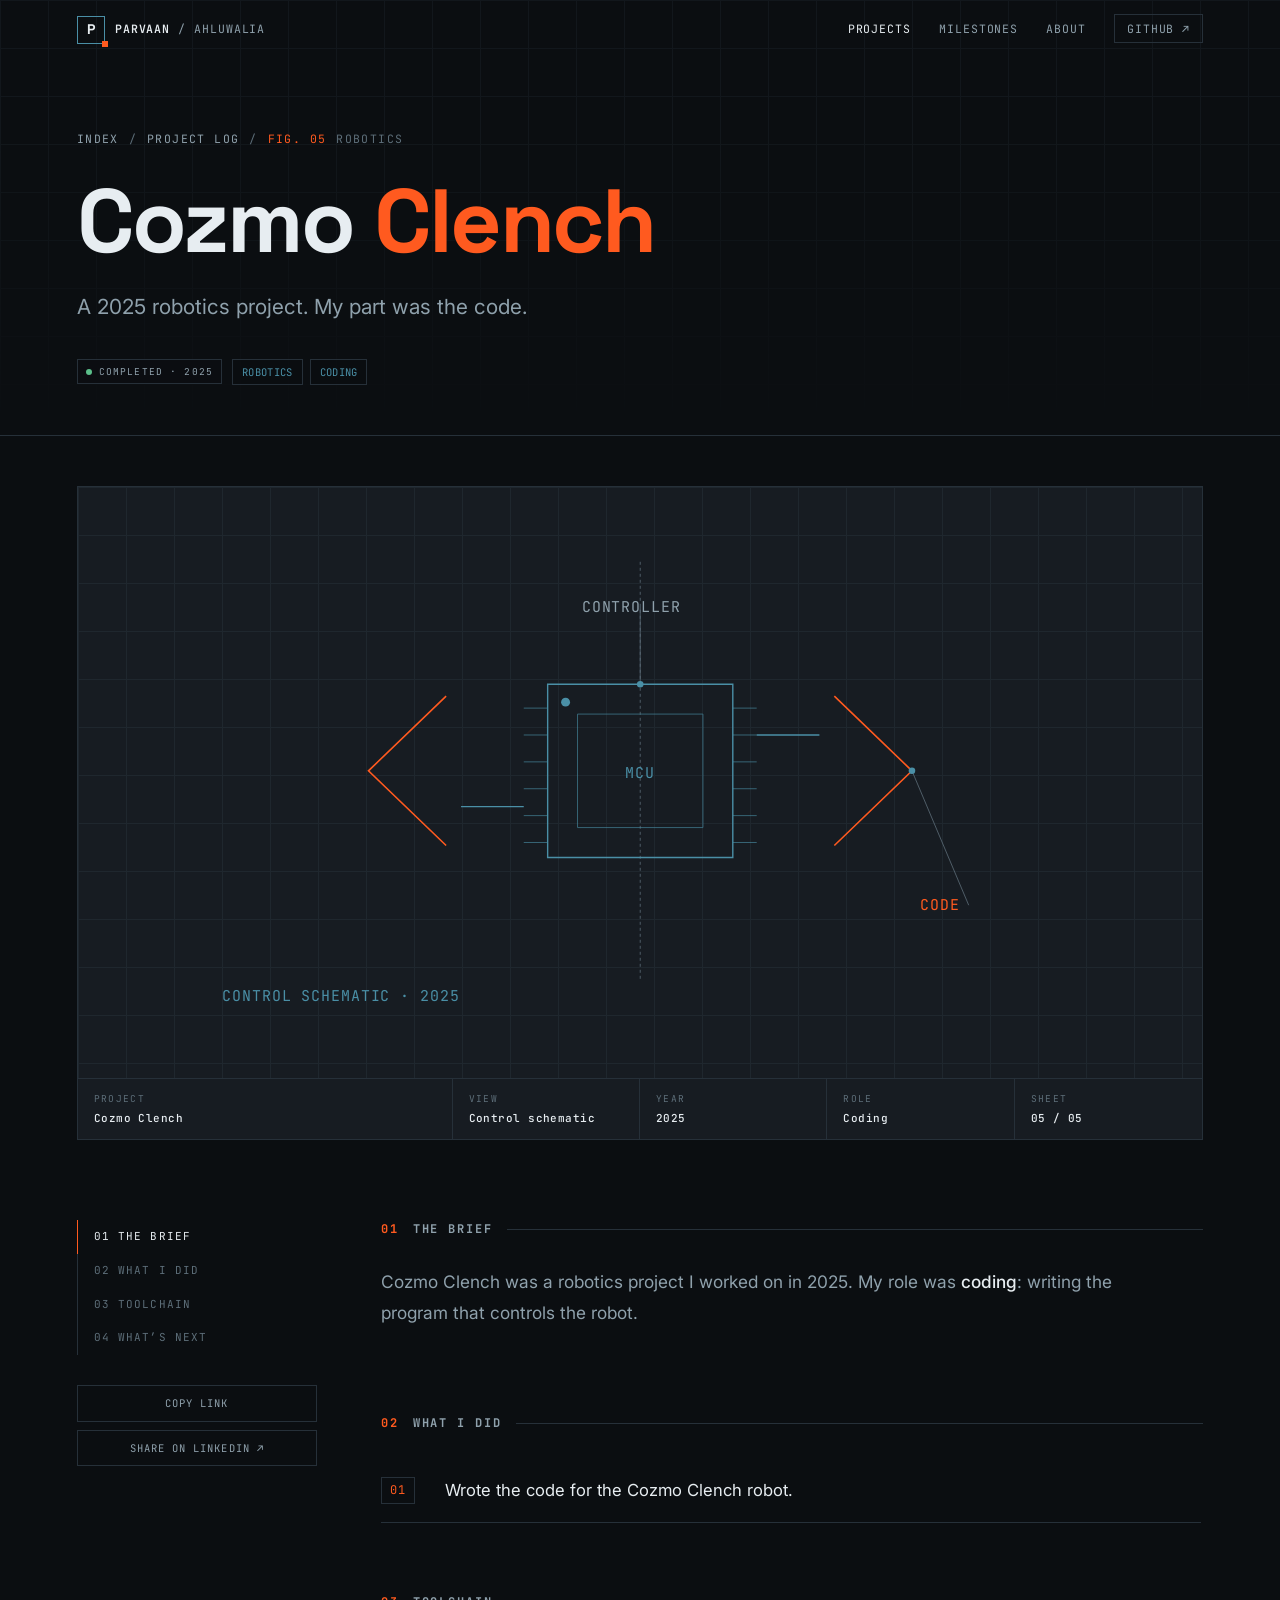
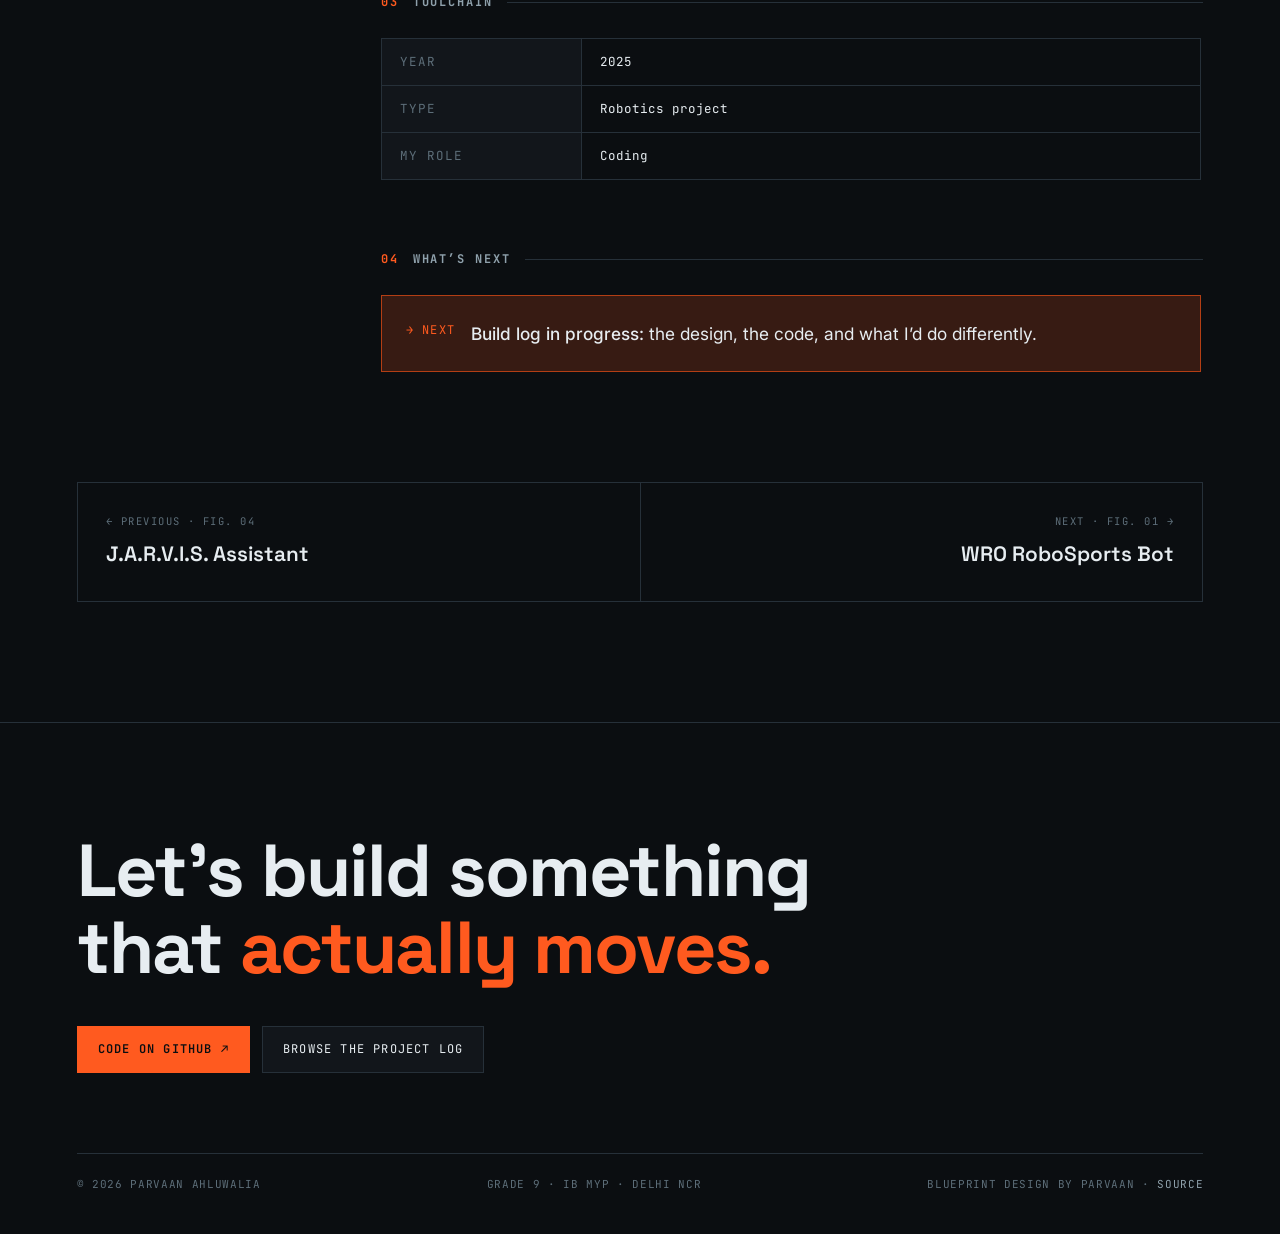
==== projects/cozmo-clench/index.html @ 3b5e4db1 "Launch engineering portfolio site (blueprint design)" ====
<!DOCTYPE html>
<html lang="en">
<head>
<meta charset="UTF-8">
<meta name="viewport" content="width=device-width, initial-scale=1">
<title>Cozmo Clench · Parvaan Ahluwalia</title>
<meta name="description" content="A 2025 robotics project. My part was the code.">
<meta name="author" content="Parvaan Singh Ahluwalia">
<link rel="canonical" href="https://parvaanahluwalia.github.io/projects/cozmo-clench/">
<meta name="theme-color" content="#0B0E11">
<meta property="og:type" content="website">
<meta property="og:site_name" content="Parvaan Ahluwalia · Engineering Portfolio">
<meta property="og:title" content="Cozmo Clench · Parvaan Ahluwalia">
<meta property="og:description" content="A 2025 robotics project. My part was the code.">
<meta property="og:url" content="https://parvaanahluwalia.github.io/projects/cozmo-clench/">
<meta property="og:image" content="https://parvaanahluwalia.github.io/assets/og/cozmo-clench.png">
<meta property="og:image:width" content="1200">
<meta property="og:image:height" content="630">
<meta property="og:image:alt" content="Cozmo Clench · Parvaan Ahluwalia">
<meta name="twitter:card" content="summary_large_image">
<meta name="twitter:title" content="Cozmo Clench · Parvaan Ahluwalia">
<meta name="twitter:description" content="A 2025 robotics project. My part was the code.">
<meta name="twitter:image" content="https://parvaanahluwalia.github.io/assets/og/cozmo-clench.png">
<link rel="icon" href="../../assets/favicon.svg" type="image/svg+xml">
<link rel="preconnect" href="https://fonts.googleapis.com">
<link rel="preconnect" href="https://fonts.gstatic.com" crossorigin>
<link href="https://fonts.googleapis.com/css2?family=Space+Grotesk:wght@500;600;700&family=JetBrains+Mono:wght@400;500;600&family=Inter:wght@400;500;600&display=swap" rel="stylesheet">
<link rel="stylesheet" href="../../assets/css/site.css">
</head>
<body>
<a class="skip" href="#main">Skip to content</a>
<header class="nav">
  <a class="brand" href="../../" aria-label="Parvaan Ahluwalia: home"><span class="brand-mark">P</span><span class="brand-name"><b>PARVAAN</b> / AHLUWALIA</span></a>
  <nav aria-label="Main"><ul class="nav-links">
    <li class=""><a href="../../#projects" aria-current="page">Projects</a></li>
    <li class="hide-sm"><a href="../../#milestones">Milestones</a></li>
    <li class="hide-sm"><a href="../../#about">About</a></li>
    <li><a class="nav-gh" href="https://github.com/parvaanahluwalia" rel="me noopener" target="_blank">GitHub ↗</a></li>
  </ul></nav>
</header>
<main id="main">
<section class="p-hero">
  <div class="gridpaper"></div>
  <div class="crumbs"><a href="../../">Index</a><span>/</span><a href="../../#projects">Project log</a><span>/</span><span class="id">FIG. 05</span><span>Robotics</span></div>
  <h1>Cozmo <span class="accent">Clench</span></h1>
  <p class="lede">A 2025 robotics project. My part was the code.</p>
  <div class="p-meta"><span class="status done">Completed · 2025</span><div class="chips"><span>ROBOTICS</span><span>CODING</span></div></div>
</section>

<figure class="sheet reveal">
  <div class="sheet-canvas"><div class="gridpaper"></div><svg class="dwg draw" viewBox="0 0 600 340" role="img" aria-label="Control schematic for the Cozmo Clench project">
  <line class="c" x1="300" y1="30" x2="300" y2="310"/>
  <rect class="s" x="238" y="112" width="124" height="116"/>
  <rect class="s2" x="258" y="132" width="84" height="76"/>
  <circle class="lf" cx="250" cy="124" r="3"/>
  <line class="s2" x1="222" y1="128" x2="238" y2="128"/><line class="s2" x1="362" y1="128" x2="378" y2="128"/><line class="s2" x1="222" y1="146" x2="238" y2="146"/><line class="s2" x1="362" y1="146" x2="378" y2="146"/><line class="s2" x1="222" y1="164" x2="238" y2="164"/><line class="s2" x1="362" y1="164" x2="378" y2="164"/><line class="s2" x1="222" y1="182" x2="238" y2="182"/><line class="s2" x1="362" y1="182" x2="378" y2="182"/><line class="s2" x1="222" y1="200" x2="238" y2="200"/><line class="s2" x1="362" y1="200" x2="378" y2="200"/><line class="s2" x1="222" y1="218" x2="238" y2="218"/><line class="s2" x1="362" y1="218" x2="378" y2="218"/>
  <path class="a" d="M170 120 L118 170 L170 220"/>
  <path class="a" d="M430 120 L482 170 L430 220"/>
  <line class="s" x1="378" y1="146" x2="420" y2="146"/>
  <line class="s" x1="180" y1="194" x2="222" y2="194"/>
  <text x="300" y="175" text-anchor="middle" class="t-l">MCU</text>
  <path class="d" d="M300 112 L300 60"/><circle class="lf" cx="300" cy="112" r="2.2"/><text x="294" y="63.5" text-anchor="middle" class="">CONTROLLER</text>
  <path class="d" d="M482 170 L520 260"/><circle class="lf" cx="482" cy="170" r="2.2"/><text x="514" y="263.5" text-anchor="end" class="t-a">CODE</text>
  <text x="20" y="324" class="t-l">CONTROL SCHEMATIC · 2025</text>
</svg></div>
  <figcaption class="titleblock"><div><span>Project</span><b>Cozmo Clench</b></div><div><span>View</span><b>Control schematic</b></div><div><span>Year</span><b>2025</b></div><div><span>Role</span><b>Coding</b></div><div><span>Sheet</span><b>05 / 05</b></div></figcaption>
</figure>

<div class="p-body">
  <aside class="p-toc" aria-label="On this page">
    <ol><li><a href="#brief">01 The brief</a></li><li><a href="#build">02 What I did</a></li><li><a href="#stack">03 Toolchain</a></li><li><a href="#next">04 What’s next</a></li></ol>
    <div class="share">
      <button type="button" data-copy="https://parvaanahluwalia.github.io/projects/cozmo-clench/">Copy link</button>
      <a href="https://www.linkedin.com/sharing/share-offsite/?url=https://parvaanahluwalia.github.io/projects/cozmo-clench/" target="_blank" rel="noopener">Share on LinkedIn ↗</a>
    </div>
  </aside>
  <article class="p-content">
    <section id="brief"><h2><span class="num">01</span> The brief</h2><p>Cozmo Clench was a robotics project I worked on in 2025. My role was <strong>coding</strong>: writing the program that controls the robot.</p></section>
    <section id="build"><h2><span class="num">02</span> What I did</h2><ol class="steps"><li>Wrote the code for the Cozmo Clench robot.</li></ol></section>
    
    <section id="stack"><h2><span class="num">03</span> Toolchain</h2><div class="stack-table"><div><span>Year</span><span>2025</span></div><div><span>Type</span><span>Robotics project</span></div><div><span>My role</span><span>Coding</span></div></div></section>
    <section id="next"><h2><span class="num">04</span> What’s next</h2><div class="callout"><span class="ic">→ NEXT</span><p><strong>Build log in progress:</strong> the design, the code, and what I’d do differently.</p></div></section>
  </article>
</div>

<nav class="pager" aria-label="More projects">
  <a href="../../projects/jarvis/"><span>← Previous · FIG. 04</span><b>J.A.R.V.I.S. Assistant</b></a>
  <a href="../../projects/wro-robosports/"><span>Next · FIG. 01 →</span><b>WRO RoboSports Bot</b></a>
</nav>
</main>
<footer class="footer" id="contact">
  <h2>Let’s build something<br>that <span class="accent">actually moves.</span></h2>
  <div class="footer-ctas">
    <a class="btn primary" href="https://github.com/parvaanahluwalia" rel="me noopener" target="_blank">Code on GitHub ↗</a>
    <a class="btn" href="../../#projects">Browse the project log</a>
  </div>
  <div class="footer-meta">
    <span>© <span data-year>2026</span> Parvaan Ahluwalia</span>
    <span>Grade 9 · IB MYP · Delhi NCR</span>
    <span>Blueprint design by Parvaan · <a href="https://github.com/parvaanahluwalia/parvaanahluwalia.github.io" rel="noopener" target="_blank">Source</a></span>
  </div>
</footer>
<div class="toast" role="status" aria-live="polite"></div>
<script src="../../assets/js/site.js" defer></script>
</body>
</html>
---- assets/css/site.css ----
/* =========================================================
   Parvaan Ahluwalia — Engineering Portfolio
   Blueprint design system (original concept: Parvaan)
   ========================================================= */
:root{
  --bg:#0B0E11;
  --panel:#12161B;
  --panel-2:#171C22;
  --line:#4A8FA6;
  --line-soft:rgba(74,143,166,.35);
  --line-dim:#263039;
  --ink:#E7EDF1;
  --ink-dim:#8FA1AC;
  --ink-faint:#5D6E79;
  --accent:#FF5A1F;
  --accent-dim:#B33E14;
  --accent-glow:rgba(255,90,31,.18);
  --mono:'JetBrains Mono',ui-monospace,monospace;
  --grotesk:'Space Grotesk',system-ui,sans-serif;
  --sans:'Inter',system-ui,sans-serif;
  --gutter:clamp(16px,6vw,96px);
  --nav-h:60px;
}

*{margin:0;padding:0;box-sizing:border-box}
html{background:var(--bg);scroll-behavior:smooth;-webkit-text-size-adjust:100%}
body{background:var(--bg);color:var(--ink);font-family:var(--sans);line-height:1.6;overflow-x:hidden;-webkit-font-smoothing:antialiased}
img,svg{display:block;max-width:100%}
a{color:inherit}
::selection{background:var(--accent);color:#000}
:focus-visible{outline:2px solid var(--accent);outline-offset:3px}
.sr-only{position:absolute;width:1px;height:1px;overflow:hidden;clip:rect(0 0 0 0);white-space:nowrap}
.skip{position:absolute;left:12px;top:-60px;z-index:200;background:var(--accent);color:#000;padding:8px 14px;font-family:var(--mono);font-size:12px;text-decoration:none}
.skip:focus{top:12px}

/* ---------- Grid paper backdrop (shared) ---------- */
.gridpaper{
  background-image:
    linear-gradient(var(--line-dim) 1px,transparent 1px),
    linear-gradient(90deg,var(--line-dim) 1px,transparent 1px);
  background-size:48px 48px;
}

/* ---------- Navigation ---------- */
.nav{
  position:fixed;top:0;left:0;right:0;z-index:100;height:var(--nav-h);
  display:flex;align-items:center;justify-content:space-between;
  padding:0 var(--gutter);
  font-family:var(--mono);font-size:11.5px;letter-spacing:.08em;text-transform:uppercase;
  transition:background .3s,border-color .3s;
  border-bottom:1px solid transparent;
}
.nav.is-solid{background:rgba(11,14,17,.86);backdrop-filter:blur(10px);-webkit-backdrop-filter:blur(10px);border-bottom-color:var(--line-dim)}
.brand{display:flex;align-items:center;gap:10px;text-decoration:none;color:var(--ink)}
.brand-mark{width:28px;height:28px;border:1px solid var(--line);display:grid;place-items:center;position:relative;font-family:var(--grotesk);font-weight:700;font-size:14px;letter-spacing:0;color:var(--ink)}
.brand-mark::after{content:'';position:absolute;right:-4px;bottom:-4px;width:6px;height:6px;background:var(--accent)}
.brand-name{color:var(--ink-dim)}
.brand-name b{color:var(--ink);font-weight:600}
.nav-links{display:flex;gap:28px;list-style:none}
.nav-links a{text-decoration:none;color:var(--ink-dim);transition:color .2s;position:relative;padding:4px 0}
.nav-links a:hover,.nav-links a[aria-current="page"]{color:var(--ink)}
.nav-links a::before{content:'';position:absolute;left:0;bottom:-2px;height:1px;width:0;background:var(--accent);transition:width .25s}
.nav-links a:hover::before{width:100%}
.nav-gh{border:1px solid var(--line-dim);padding:6px 12px !important}
.nav-gh:hover{border-color:var(--accent)}
@media (max-width:760px){
  .nav-links{gap:16px}
  .nav-links .hide-sm{display:none}
  .brand-name{display:none}
}

/* ---------- Hero ---------- */
.hero{position:relative;min-height:100vh;min-height:100svh;display:flex;align-items:center;justify-content:center;overflow:hidden;border-bottom:1px solid var(--line-dim);padding:calc(var(--nav-h) + 40px) 16px 120px}
@media (pointer:fine){ .hero.has-crosshair{cursor:none} .hero.has-crosshair a{cursor:pointer} }
.bp-layer{position:absolute;inset:-10%;will-change:transform;pointer-events:none}
.bp-minor{background-image:linear-gradient(var(--line-dim) 1px,transparent 1px),linear-gradient(90deg,var(--line-dim) 1px,transparent 1px);background-size:48px 48px;opacity:.35}
.bp-major{background-image:linear-gradient(var(--line-soft) 1px,transparent 1px),linear-gradient(90deg,var(--line-soft) 1px,transparent 1px);background-size:240px 240px;opacity:.6}
.hero-glow{position:absolute;width:70vmax;height:70vmax;left:50%;top:50%;transform:translate(-50%,-50%);background:radial-gradient(closest-side,rgba(74,143,166,.10),transparent 70%);pointer-events:none}
.hero-gear{position:absolute;width:min(78vmin,760px);left:50%;top:50%;transform:translate(-50%,-50%);opacity:.22;pointer-events:none}
.hero-gear svg{width:100%;height:auto;overflow:visible}
.dim-line{position:absolute;color:var(--line);font-family:var(--mono);font-size:11px;opacity:.55;letter-spacing:.05em;white-space:nowrap;will-change:transform;pointer-events:none}
.corner{position:absolute;width:26px;height:26px;border-color:var(--line);opacity:.7;pointer-events:none}
.corner.tl{top:calc(var(--nav-h) + 10px);left:26px;border-top:1px solid;border-left:1px solid}
.corner.tr{top:calc(var(--nav-h) + 10px);right:26px;border-top:1px solid;border-right:1px solid}
.corner.bl{bottom:26px;left:26px;border-bottom:1px solid;border-left:1px solid}
.corner.br{bottom:26px;right:26px;border-bottom:1px solid;border-right:1px solid}
.hero-content{position:relative;z-index:5;text-align:center;will-change:transform,opacity;max-width:980px}
.badge{display:inline-flex;align-items:center;gap:10px;border:1px solid var(--accent-dim);background:var(--accent-glow);color:var(--ink);font-family:var(--mono);font-size:11.5px;letter-spacing:.1em;text-transform:uppercase;padding:8px 14px;text-decoration:none;margin-bottom:28px;transition:border-color .2s,transform .2s}
.badge:hover{border-color:var(--accent);transform:translateY(-1px)}
.badge .dot{width:7px;height:7px;background:var(--accent);border-radius:50%;box-shadow:0 0 0 0 var(--accent);animation:ping 2s infinite}
.badge .arrow{color:var(--accent)}
@keyframes ping{0%{box-shadow:0 0 0 0 rgba(255,90,31,.6)}70%{box-shadow:0 0 0 9px rgba(255,90,31,0)}100%{box-shadow:0 0 0 0 rgba(255,90,31,0)}}
.eyebrow{font-family:var(--mono);font-size:12.5px;letter-spacing:.25em;text-transform:uppercase;color:var(--ink-dim);margin-bottom:20px;display:flex;align-items:center;justify-content:center;gap:12px}
.eyebrow::before,.eyebrow::after{content:'';width:36px;height:1px;background:var(--line-dim)}
.hero h1{font-family:var(--grotesk);font-weight:700;font-size:clamp(3.2rem,11vw,8.6rem);line-height:.92;letter-spacing:-.03em}
.hero h1 .word{color:var(--accent);display:inline-block;min-width:1ch}
.hero h1 .caret{display:inline-block;width:.08em;height:.78em;background:var(--accent);margin-left:.04em;vertical-align:-.04em;animation:blink 1s steps(1) infinite}
@keyframes blink{50%{opacity:0}}
.hero-sub{margin:28px auto 0;font-size:clamp(1rem,1.6vw,1.22rem);color:var(--ink-dim);max-width:600px;line-height:1.65}
.hero-sub strong{color:var(--ink);font-weight:500}
.hero-tags{margin-top:32px;display:flex;gap:10px;justify-content:center;flex-wrap:wrap;font-family:var(--mono);font-size:11.5px}
.hero-tags span{border:1px solid var(--line-dim);padding:6px 12px;color:var(--ink-dim);letter-spacing:.03em;background:rgba(11,14,17,.6)}
.hero-ctas{margin-top:36px;display:flex;gap:12px;justify-content:center;flex-wrap:wrap}
.btn{display:inline-flex;align-items:center;gap:10px;font-family:var(--mono);font-size:12px;letter-spacing:.1em;text-transform:uppercase;text-decoration:none;padding:13px 20px;border:1px solid var(--line-dim);color:var(--ink);background:var(--panel);transition:border-color .2s,background .2s,transform .2s}
.btn:hover{border-color:var(--line);transform:translateY(-1px)}
.btn.primary{background:var(--accent);border-color:var(--accent);color:#0B0E11;font-weight:600}
.btn.primary:hover{background:#ff7340}
.btn svg{width:14px;height:14px}
.scroll-cue{position:absolute;bottom:34px;left:50%;transform:translateX(-50%);z-index:5;font-family:var(--mono);font-size:10.5px;color:var(--ink-dim);letter-spacing:.2em;text-transform:uppercase;display:flex;flex-direction:column;align-items:center;gap:10px;opacity:.8}
.scroll-cue .track{width:1px;height:34px;background:var(--line-dim);position:relative;overflow:hidden}
.scroll-cue .track::after{content:'';position:absolute;top:0;left:0;width:100%;height:40%;background:var(--accent);animation:scrollpulse 1.6s ease-in-out infinite}
@keyframes scrollpulse{0%{transform:translateY(-100%)}100%{transform:translateY(250%)}}
.readout{position:absolute;bottom:30px;left:var(--gutter);z-index:5;font-family:var(--mono);font-size:10.5px;color:var(--ink-faint);letter-spacing:.08em;line-height:1.7}
.readout .tag{color:var(--line)}
.readout-r{left:auto;right:var(--gutter);text-align:right}
@media (max-width:760px){.readout{display:none}.dim-line{display:none}.corner{display:none}.eyebrow{letter-spacing:.14em;font-size:11px}.eyebrow::before,.eyebrow::after{width:18px}}
.crosshair{position:fixed;width:26px;height:26px;pointer-events:none;z-index:150;transform:translate(-50%,-50%);opacity:0;transition:opacity .2s}
.crosshair.on{opacity:1}
.crosshair::before,.crosshair::after{content:'';position:absolute;background:var(--accent)}
.crosshair::before{left:50%;top:0;width:1px;height:100%;transform:translateX(-50%)}
.crosshair::after{top:50%;left:0;height:1px;width:100%;transform:translateY(-50%)}
.crosshair span{position:absolute;inset:7px;border:1px solid var(--line)}

/* ---------- Section scaffolding ---------- */
.section{position:relative}
.section-label{padding:110px var(--gutter) 36px;font-family:var(--mono);font-size:12px;letter-spacing:.15em;text-transform:uppercase;color:var(--ink-dim);display:flex;align-items:center;gap:16px}
.section-label::after{content:'';flex:1;height:1px;background:var(--line-dim)}
.section-label .num{color:var(--accent)}
.section-title{padding:0 var(--gutter) 48px;font-family:var(--grotesk);font-weight:600;font-size:clamp(1.7rem,3.4vw,2.6rem);line-height:1.2;max-width:960px}
.section-title em{font-style:normal;color:var(--accent)}

/* ---------- Stats band ---------- */
.stats{display:grid;grid-template-columns:repeat(4,1fr);border-bottom:1px solid var(--line-dim)}
.stat{padding:38px var(--gutter) 34px;border-right:1px solid var(--line-dim);position:relative}
.stat:last-child{border-right:0}
.stat .n{font-family:var(--grotesk);font-weight:700;font-size:clamp(2.4rem,5vw,3.8rem);line-height:1;letter-spacing:-.02em}
.stat .n .u{color:var(--accent)}
.stat .l{margin-top:10px;font-family:var(--mono);font-size:11px;letter-spacing:.1em;text-transform:uppercase;color:var(--ink-dim)}
.stat::before{content:attr(data-ref);position:absolute;top:12px;right:16px;font-family:var(--mono);font-size:9.5px;color:var(--ink-faint);letter-spacing:.1em}
@media (max-width:860px){.stats{grid-template-columns:1fr 1fr}.stat{padding:28px 20px}.stat:nth-child(2){border-right:0}.stat:nth-child(-n+2){border-bottom:1px solid var(--line-dim)}}

/* ---------- Featured (WRO) ---------- */
.feature{margin:0 var(--gutter);border:1px solid var(--line-dim);background:var(--panel);display:grid;grid-template-columns:1.05fr 1fr;position:relative}
.feature-copy{padding:clamp(28px,4vw,56px);display:flex;flex-direction:column;gap:18px;border-right:1px solid var(--line-dim)}
.kicker{font-family:var(--mono);font-size:11px;letter-spacing:.14em;text-transform:uppercase;color:var(--accent);display:flex;align-items:center;gap:10px}
.kicker::before{content:'';width:18px;height:1px;background:var(--accent)}
.feature h2{font-family:var(--grotesk);font-size:clamp(2rem,4vw,3.2rem);line-height:1.05;letter-spacing:-.02em}
.feature p{color:var(--ink-dim);font-size:1.02rem;max-width:520px}
.spec-list{list-style:none;border-top:1px solid var(--line-dim);margin-top:6px}
.spec-list li{display:flex;justify-content:space-between;gap:20px;padding:11px 0;border-bottom:1px solid var(--line-dim);font-family:var(--mono);font-size:12px;letter-spacing:.04em}
.spec-list li span:first-child{color:var(--ink-faint);text-transform:uppercase}
.spec-list li span:last-child{color:var(--ink);text-align:right}
.feature-visual{position:relative;min-height:420px;background:var(--panel-2);overflow:hidden}
.feature-visual .gridpaper{position:absolute;inset:0;opacity:.6}
.feature-visual svg{position:absolute;inset:6% 6% 12%;width:88%;height:82%}
.feature .btn{align-self:flex-start;margin-top:6px}
@media (max-width:960px){.feature{grid-template-columns:1fr}.feature-copy{border-right:0;border-bottom:1px solid var(--line-dim)}.feature-visual{min-height:300px}}

/* ---------- Drawing styles (SVG) ---------- */
.dwg .s{stroke:var(--line);stroke-width:1.4;fill:none;vector-effect:non-scaling-stroke}
.dwg .s2{stroke:var(--line);stroke-width:.9;fill:none;opacity:.7;vector-effect:non-scaling-stroke}
.dwg .a{stroke:var(--accent);stroke-width:1.6;fill:none;vector-effect:non-scaling-stroke}
.dwg .af{fill:var(--accent)}
.dwg .lf{fill:var(--line)}
.dwg .g{stroke:var(--line-dim);stroke-width:1;fill:none;vector-effect:non-scaling-stroke}
.dwg .c{stroke:var(--ink-faint);stroke-width:.8;fill:none;stroke-dasharray:3 3;vector-effect:non-scaling-stroke}
.dwg .d{stroke:var(--ink-faint);stroke-width:.8;fill:none;vector-effect:non-scaling-stroke}
.dwg text{font-family:var(--mono);font-size:10px;fill:var(--ink-dim);letter-spacing:.06em}
.dwg text.t-a{fill:var(--accent)}
.dwg text.t-l{fill:var(--line)}
.js .draw .s,.js .draw .a,.js .draw .s2{stroke-dasharray:var(--len,1200);stroke-dashoffset:var(--len,1200);transition:stroke-dashoffset 1.8s cubic-bezier(.6,.1,.2,1)}
.js .draw text,.js .draw .af,.js .draw .lf{opacity:0;transition:opacity .6s .9s}
.js .draw.is-drawn .s,.js .draw.is-drawn .a,.js .draw.is-drawn .s2{stroke-dashoffset:0}
.js .draw.done .s,.js .draw.done .a,.js .draw.done .s2{stroke-dasharray:none;transition:none}
.js .draw.is-drawn text,.js .draw.is-drawn .af,.js .draw.is-drawn .lf{opacity:1}

/* ---------- Project rail ---------- */
.rail-wrap{position:relative;height:calc(var(--cards,5) * 85vh)}
.rail-sticky{position:sticky;top:0;height:100vh;overflow:hidden;display:flex;align-items:center}
.rail-track{display:flex;gap:4vw;padding-left:var(--gutter);padding-right:16vw;will-change:transform}
.card{flex:0 0 auto;width:min(540px,78vw);background:var(--panel);border:1px solid var(--line-dim);display:flex;flex-direction:column;text-decoration:none;color:inherit;transition:border-color .25s,transform .25s;position:relative}
.card:hover{border-color:var(--line);transform:translateY(-4px)}
.card:hover .card-cta{color:var(--accent)}
.card:hover .card-cta .arr{transform:translateX(4px)}
.card-head{padding:18px 24px;border-bottom:1px solid var(--line-dim);display:flex;justify-content:space-between;align-items:baseline;gap:12px;font-family:var(--mono);font-size:11px;color:var(--ink-dim);letter-spacing:.08em;text-transform:uppercase}
.card-head .id{color:var(--accent)}
.card-visual{height:250px;position:relative;background:repeating-linear-gradient(0deg,transparent,transparent 23px,var(--line-dim) 24px),repeating-linear-gradient(90deg,transparent,transparent 23px,var(--line-dim) 24px),var(--panel-2);display:flex;align-items:center;justify-content:center;overflow:hidden;border-bottom:1px solid var(--line-dim)}
.card-visual svg{width:82%;height:82%}
.glyph-label{position:absolute;bottom:10px;right:14px;font-family:var(--mono);font-size:9.5px;color:var(--line);letter-spacing:.1em;opacity:.75}
.status{position:absolute;top:12px;left:14px;font-family:var(--mono);font-size:9.5px;letter-spacing:.12em;text-transform:uppercase;padding:4px 8px;border:1px solid var(--line-dim);background:rgba(11,14,17,.85);color:var(--ink-dim);display:inline-flex;align-items:center;gap:7px}
.status::before{content:'';width:6px;height:6px;border-radius:50%;background:var(--st,var(--line))}
.status.live{--st:var(--accent);color:var(--ink);border-color:var(--accent-dim)}
.status.done{--st:#5BBF8A}
.status.wip{--st:#E3B341}
.card-body{padding:24px;flex:1;display:flex;flex-direction:column}
.card-body h3{font-family:var(--grotesk);font-size:1.45rem;font-weight:600;margin-bottom:10px;line-height:1.25}
.card-body p{font-size:.93rem;line-height:1.65;color:var(--ink-dim);margin-bottom:20px}
.card-foot{margin-top:auto;display:flex;justify-content:space-between;align-items:center;gap:12px;flex-wrap:wrap}
.chips{display:flex;flex-wrap:wrap;gap:7px;font-family:var(--mono);font-size:10.5px}
.chips span{border:1px solid var(--line-dim);padding:4px 9px;color:var(--line);letter-spacing:.03em}
.card-cta{font-family:var(--mono);font-size:11px;letter-spacing:.1em;text-transform:uppercase;color:var(--ink-dim);display:flex;align-items:center;gap:8px;transition:color .2s}
.card-cta .arr{transition:transform .2s;display:inline-block}
.rail-progress{position:absolute;bottom:40px;left:var(--gutter);right:var(--gutter);height:1px;background:var(--line-dim);z-index:6}
.rail-progress-fill{height:100%;width:0;background:var(--accent)}
.rail-counter{position:absolute;bottom:56px;left:var(--gutter);font-family:var(--mono);font-size:11px;color:var(--ink-dim);letter-spacing:.08em;z-index:6}
.rail-counter .accent{color:var(--accent)}
.rail-hint{position:absolute;bottom:56px;right:var(--gutter);font-family:var(--mono);font-size:10.5px;color:var(--ink-faint);letter-spacing:.1em;text-transform:uppercase;z-index:6}
.rail-static .rail-wrap,.reduced .rail-wrap{height:auto}
.rail-static .rail-sticky,.reduced .rail-sticky{position:relative;height:auto;padding:0 0 40px}
.rail-static .rail-track,.reduced .rail-track{display:grid;grid-template-columns:repeat(auto-fill,minmax(min(100%,420px),1fr));padding:0 var(--gutter);gap:24px;transform:none !important}
.rail-static .card,.reduced .card{width:auto}
.rail-static .rail-progress,.rail-static .rail-counter,.rail-static .rail-hint,.reduced .rail-progress,.reduced .rail-counter,.reduced .rail-hint{display:none}
@media (max-width:860px){
  .rail-wrap{height:auto}
  .rail-sticky{position:relative;height:auto;padding:0 0 40px}
  .rail-track{flex-direction:column;padding:0 16px;gap:22px;transform:none !important}
  .card{width:100%}
  .rail-progress,.rail-counter,.rail-hint{display:none}
  .card-visual{height:210px}
}

/* ---------- Toolkit spec sheet ---------- */
.toolkit{margin:0 var(--gutter);display:grid;grid-template-columns:repeat(4,1fr);border:1px solid var(--line-dim)}
.tk{padding:28px 24px;border-right:1px solid var(--line-dim);background:var(--panel)}
.tk:last-child{border-right:0}
.tk h3{font-family:var(--mono);font-size:11px;letter-spacing:.14em;text-transform:uppercase;color:var(--accent);margin-bottom:18px;display:flex;justify-content:space-between}
.tk h3 span{color:var(--ink-faint)}
.tk ul{list-style:none}
.tk li{padding:10px 0;border-bottom:1px dashed var(--line-dim);font-family:var(--grotesk);font-size:1.05rem;display:flex;justify-content:space-between;gap:10px}
.tk li:last-child{border-bottom:0}
.tk li small{font-family:var(--mono);font-size:10px;color:var(--ink-faint);letter-spacing:.06em;text-transform:uppercase;align-self:center;text-align:right}
@media (max-width:960px){.toolkit{grid-template-columns:1fr 1fr}.tk:nth-child(2){border-right:0}.tk:nth-child(-n+2){border-bottom:1px solid var(--line-dim)}}
@media (max-width:560px){.toolkit{grid-template-columns:1fr}.tk{border-right:0;border-bottom:1px solid var(--line-dim)}.tk:last-child{border-bottom:0}}

/* ---------- Timeline ---------- */
.timeline{margin:0 var(--gutter);position:relative;padding-left:0;list-style:none;display:grid;grid-template-columns:repeat(4,1fr);border-top:1px solid var(--line-dim)}
.timeline li{position:relative;padding:34px 24px 10px 0}
.timeline li::before{content:'';position:absolute;top:-6px;left:0;width:11px;height:11px;border:1px solid var(--line);background:var(--bg);transform:rotate(45deg)}
.timeline li.next::before{border-color:var(--accent);background:var(--accent)}
.timeline .when{font-family:var(--mono);font-size:11px;letter-spacing:.12em;text-transform:uppercase;color:var(--line)}
.timeline li.next .when{color:var(--accent)}
.timeline h3{font-family:var(--grotesk);font-size:1.2rem;font-weight:600;margin:8px 0 6px}
.timeline p{color:var(--ink-dim);font-size:.92rem}
@media (max-width:860px){.timeline{grid-template-columns:1fr;border-top:0;border-left:1px solid var(--line-dim);margin-left:calc(var(--gutter) + 6px)}.timeline li{padding:0 0 30px 26px}.timeline li::before{top:4px;left:-6px}}

/* ---------- About ---------- */
.about{margin:0 var(--gutter);display:grid;grid-template-columns:1fr 1.4fr;gap:clamp(24px,5vw,80px);align-items:start}
.about-card{border:1px solid var(--line-dim);background:var(--panel);font-family:var(--mono);font-size:12px}
.about-card .row{display:flex;justify-content:space-between;gap:16px;padding:13px 18px;border-bottom:1px solid var(--line-dim)}
.about-card .row:last-child{border-bottom:0}
.about-card .row span:first-child{color:var(--ink-faint);text-transform:uppercase;letter-spacing:.08em}
.about-card .row span:last-child{color:var(--ink);text-align:right}
.about-copy p{font-size:clamp(1.05rem,1.5vw,1.22rem);color:var(--ink-dim);line-height:1.75;margin-bottom:18px}
.about-copy p strong{color:var(--ink);font-weight:500}
@media (max-width:860px){.about{grid-template-columns:1fr}}

/* ---------- Footer ---------- */
.footer{margin-top:120px;padding:110px var(--gutter) 40px;border-top:1px solid var(--line-dim);position:relative;overflow:hidden}
.footer h2{font-family:var(--grotesk);font-weight:700;font-size:clamp(2.2rem,6vw,4.6rem);letter-spacing:-.025em;line-height:1.04;max-width:900px}
.footer h2 .accent{color:var(--accent)}
.footer-ctas{margin-top:40px;display:flex;gap:12px;flex-wrap:wrap}
.footer-meta{margin-top:80px;display:flex;justify-content:space-between;flex-wrap:wrap;gap:16px 24px;font-family:var(--mono);font-size:11px;color:var(--ink-faint);letter-spacing:.06em;text-transform:uppercase;border-top:1px solid var(--line-dim);padding-top:22px}
.footer-meta a{text-decoration:none;color:var(--ink-dim)}
.footer-meta a:hover{color:var(--accent)}

/* ---------- Reveal ---------- */
.js .reveal{opacity:0;transform:translateY(18px);transition:opacity .8s ease,transform .8s ease}
.js .reveal.in{opacity:1;transform:none}

/* =========================================================
   Project pages
   ========================================================= */
.p-hero{padding:calc(var(--nav-h) + 70px) var(--gutter) 50px;position:relative;border-bottom:1px solid var(--line-dim);overflow:hidden}
.p-hero .gridpaper{position:absolute;inset:0;opacity:.28;mask-image:linear-gradient(to bottom,#000 30%,transparent);-webkit-mask-image:linear-gradient(to bottom,#000 30%,transparent);pointer-events:none}
.crumbs{position:relative;font-family:var(--mono);font-size:11.5px;letter-spacing:.12em;text-transform:uppercase;color:var(--ink-faint);display:flex;gap:10px;flex-wrap:wrap;margin-bottom:30px}
.crumbs a{color:var(--ink-dim);text-decoration:none}
.crumbs a:hover{color:var(--accent)}
.crumbs .id{color:var(--accent)}
.p-hero h1{position:relative;font-family:var(--grotesk);font-weight:700;font-size:clamp(2.4rem,7vw,5.6rem);line-height:.98;letter-spacing:-.03em;max-width:1100px}
.p-hero h1 .accent{color:var(--accent)}
.p-hero .lede{position:relative;margin-top:24px;font-size:clamp(1.05rem,1.7vw,1.3rem);color:var(--ink-dim);max-width:720px;line-height:1.65}
.p-meta{position:relative;margin-top:34px;display:flex;gap:10px;flex-wrap:wrap;align-items:center}
.p-meta .status{position:static}
.p-meta .chips span{background:rgba(11,14,17,.7)}

.sheet{margin:50px var(--gutter) 0;border:1px solid var(--line-dim);background:var(--panel-2);position:relative}
.sheet-canvas{position:relative;aspect-ratio:16/8.4;overflow:hidden}
.sheet-canvas .gridpaper{position:absolute;inset:0;opacity:.55}
.sheet-canvas svg{position:absolute;inset:5% 4% 9%;width:92%;height:86%}
.titleblock{display:grid;grid-template-columns:2fr 1fr 1fr 1fr 1fr;border-top:1px solid var(--line-dim);font-family:var(--mono);font-size:11px}
.titleblock div{padding:12px 16px;border-right:1px solid var(--line-dim);display:flex;flex-direction:column;gap:4px}
.titleblock div:last-child{border-right:0}
.titleblock span{color:var(--ink-faint);font-size:9.5px;letter-spacing:.14em;text-transform:uppercase}
.titleblock b{font-weight:500;color:var(--ink);letter-spacing:.04em}
@media (max-width:860px){.sheet-canvas{aspect-ratio:4/3}.titleblock{grid-template-columns:1fr 1fr}.titleblock div{border-bottom:1px solid var(--line-dim)}.titleblock div:first-child{grid-column:1/-1}}

.p-body{margin:0 var(--gutter);display:grid;grid-template-columns:240px 1fr;gap:clamp(24px,5vw,80px);padding-top:80px}
.p-toc{position:sticky;top:calc(var(--nav-h) + 30px);align-self:start;font-family:var(--mono);font-size:11px;letter-spacing:.1em;text-transform:uppercase}
.p-toc ol{list-style:none;border-left:1px solid var(--line-dim)}
.p-toc a{display:block;padding:8px 0 8px 16px;color:var(--ink-faint);text-decoration:none;margin-left:-1px;border-left:1px solid transparent;transition:color .2s,border-color .2s}
.p-toc a:hover,.p-toc a.on{color:var(--ink);border-left-color:var(--accent)}
.p-toc .share{margin-top:30px;display:flex;flex-direction:column;gap:8px}
.p-toc .share button,.p-toc .share a{all:unset;cursor:pointer;font-family:var(--mono);font-size:10.5px;letter-spacing:.1em;color:var(--ink-dim);border:1px solid var(--line-dim);padding:9px 12px;text-align:center;transition:border-color .2s,color .2s}
.p-toc .share button:hover,.p-toc .share a:hover{border-color:var(--accent);color:var(--ink)}
.p-toc .share button:focus-visible,.p-toc .share a:focus-visible{outline:2px solid var(--accent)}
.p-content section{padding-bottom:70px;scroll-margin-top:calc(var(--nav-h) + 30px)}
.p-content h2{font-family:var(--mono);font-size:12px;letter-spacing:.16em;text-transform:uppercase;color:var(--ink-dim);display:flex;align-items:center;gap:14px;margin-bottom:26px}
.p-content h2 .num{color:var(--accent)}
.p-content h2::after{content:'';flex:1;height:1px;background:var(--line-dim)}
.p-content p{font-size:1.08rem;color:var(--ink-dim);line-height:1.8;max-width:760px;margin-bottom:16px}
.p-content p strong{color:var(--ink);font-weight:500}
.steps{list-style:none;counter-reset:s;max-width:820px}
.steps li{counter-increment:s;position:relative;padding:18px 0 18px 64px;border-bottom:1px solid var(--line-dim);font-size:1.04rem;color:var(--ink);line-height:1.6}
.steps li::before{content:counter(s,decimal-leading-zero);position:absolute;left:0;top:18px;font-family:var(--mono);font-size:12px;color:var(--accent);letter-spacing:.08em;border:1px solid var(--line-dim);padding:3px 8px}
.notes{display:grid;grid-template-columns:repeat(auto-fit,minmax(min(100%,300px),1fr));gap:16px;max-width:980px}
.note{border:1px solid var(--line-dim);background:var(--panel);padding:24px;position:relative}
.note::before{content:attr(data-ref);position:absolute;top:14px;right:16px;font-family:var(--mono);font-size:9.5px;color:var(--ink-faint);letter-spacing:.1em}
.note h3{font-family:var(--grotesk);font-size:1.15rem;font-weight:600;margin-bottom:10px;padding-right:40px}
.note p{font-size:.95rem;line-height:1.7;margin:0}
.stack-table{max-width:820px;border:1px solid var(--line-dim);font-family:var(--mono);font-size:12.5px}
.stack-table div{display:grid;grid-template-columns:200px 1fr;border-bottom:1px solid var(--line-dim)}
.stack-table div:last-child{border-bottom:0}
.stack-table span{padding:13px 18px}
.stack-table span:first-child{color:var(--ink-faint);text-transform:uppercase;letter-spacing:.08em;border-right:1px solid var(--line-dim);background:var(--panel)}
.stack-table span:last-child{color:var(--ink)}
@media (max-width:560px){.stack-table div{grid-template-columns:1fr}.stack-table span:first-child{border-right:0;border-bottom:1px dashed var(--line-dim)}}
.callout{max-width:820px;border:1px solid var(--accent-dim);background:var(--accent-glow);padding:22px 24px;display:flex;gap:16px;align-items:flex-start}
.callout .ic{font-family:var(--mono);color:var(--accent);font-size:12px;letter-spacing:.1em;white-space:nowrap;padding-top:3px}
.callout p{margin:0;color:var(--ink)}
@media (max-width:960px){.p-body{grid-template-columns:1fr}.p-toc{position:relative;top:0}.p-toc ol{display:none}.p-toc .share{flex-direction:row;flex-wrap:wrap;margin-top:0}}

.pager{margin:40px var(--gutter) 0;display:grid;grid-template-columns:1fr 1fr;border:1px solid var(--line-dim)}
.pager a{padding:30px 28px;text-decoration:none;display:flex;flex-direction:column;gap:8px;transition:background .2s}
.pager a:hover{background:var(--panel)}
.pager a+a{border-left:1px solid var(--line-dim);text-align:right}
.pager span{font-family:var(--mono);font-size:10.5px;letter-spacing:.14em;text-transform:uppercase;color:var(--ink-faint)}
.pager b{font-family:var(--grotesk);font-size:1.3rem;font-weight:600}
.pager a:hover b{color:var(--accent)}
@media (max-width:560px){.pager{grid-template-columns:1fr}.pager a+a{border-left:0;border-top:1px solid var(--line-dim)}}

.toast{position:fixed;left:50%;bottom:28px;transform:translate(-50%,20px);background:var(--ink);color:var(--bg);font-family:var(--mono);font-size:12px;letter-spacing:.06em;padding:10px 16px;opacity:0;transition:opacity .25s,transform .25s;z-index:300;pointer-events:none}
.toast.show{opacity:1;transform:translate(-50%,0)}

/* 404 */
.nf{min-height:100vh;display:grid;place-items:center;text-align:center;padding:40px 16px}
.nf h1{font-family:var(--grotesk);font-size:clamp(5rem,20vw,12rem);line-height:.9;letter-spacing:-.04em}
.nf h1 span{color:var(--accent)}
.nf p{font-family:var(--mono);color:var(--ink-dim);letter-spacing:.08em;text-transform:uppercase;font-size:12px;margin:18px 0 30px}

@media (prefers-reduced-motion:reduce){
  html{scroll-behavior:auto}
  *,*::before,*::after{animation-duration:.001ms !important;animation-iteration-count:1 !important;transition-duration:.001ms !important}
}
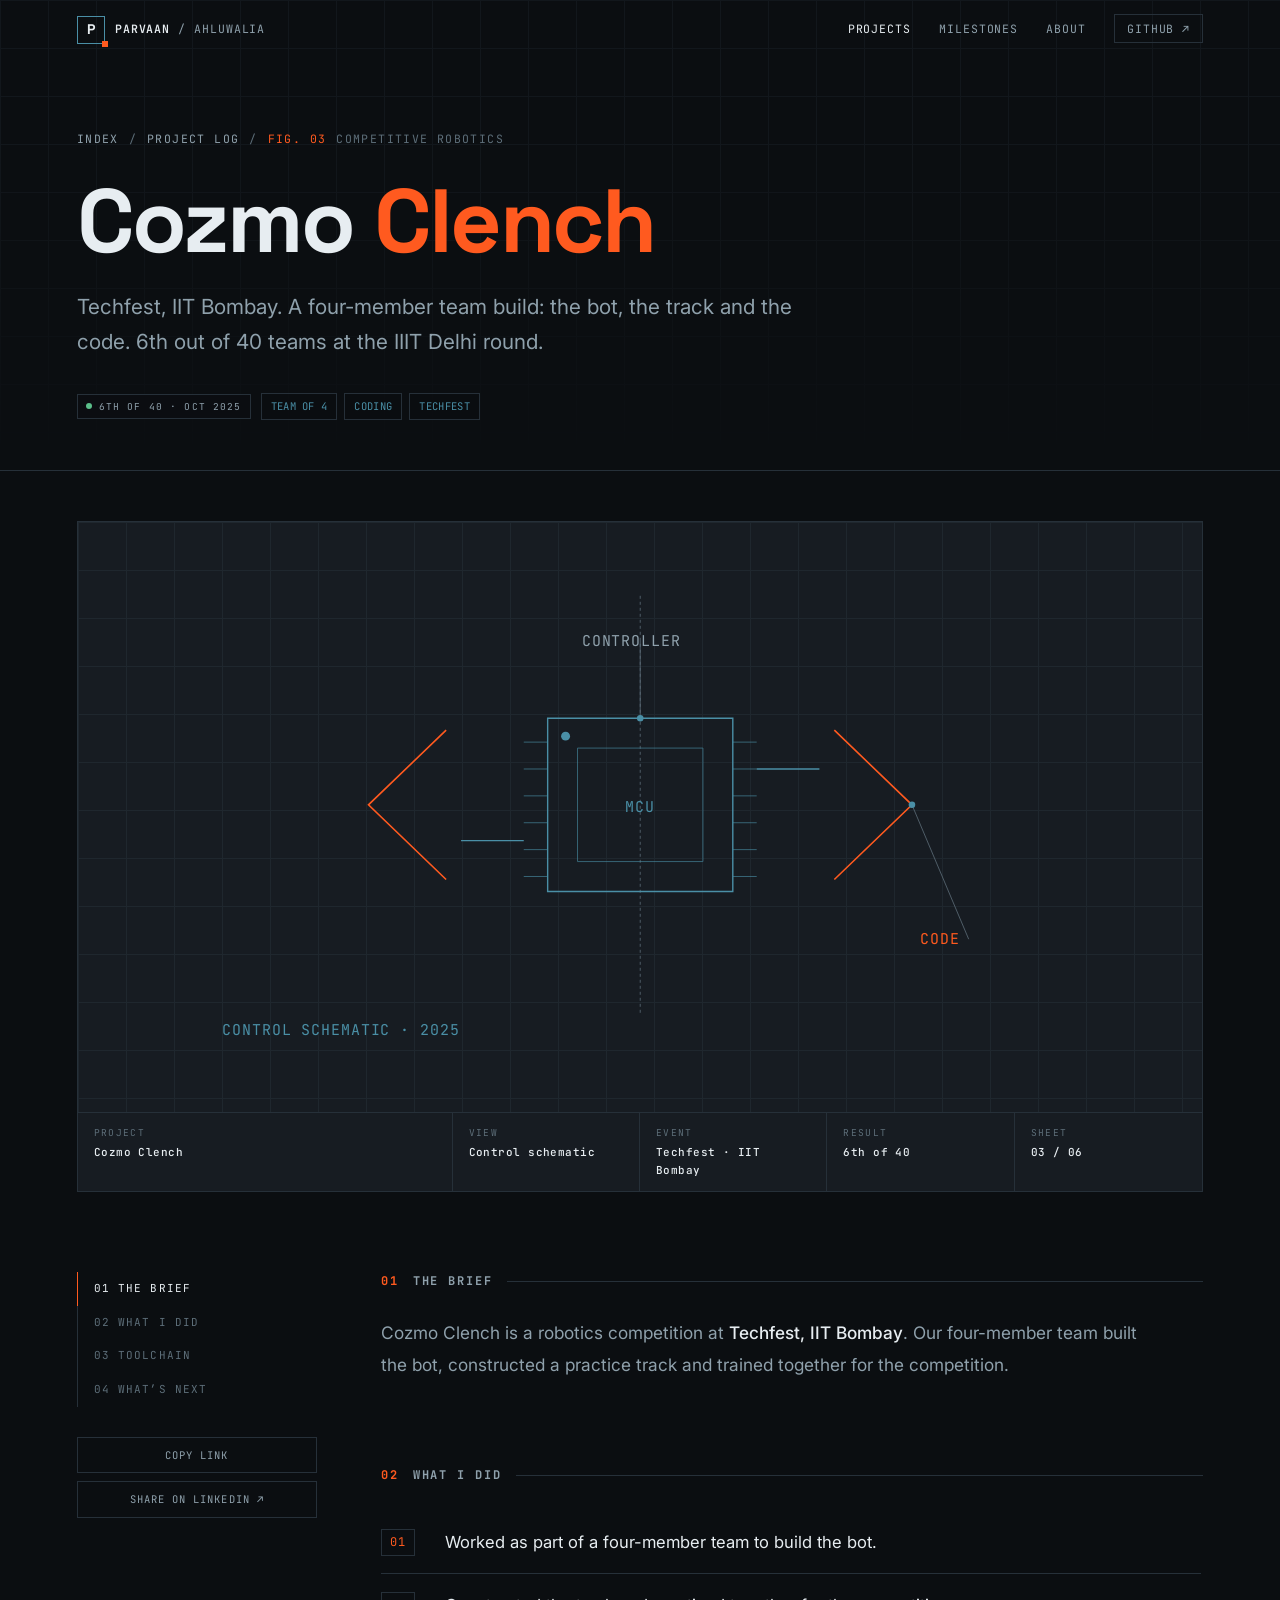
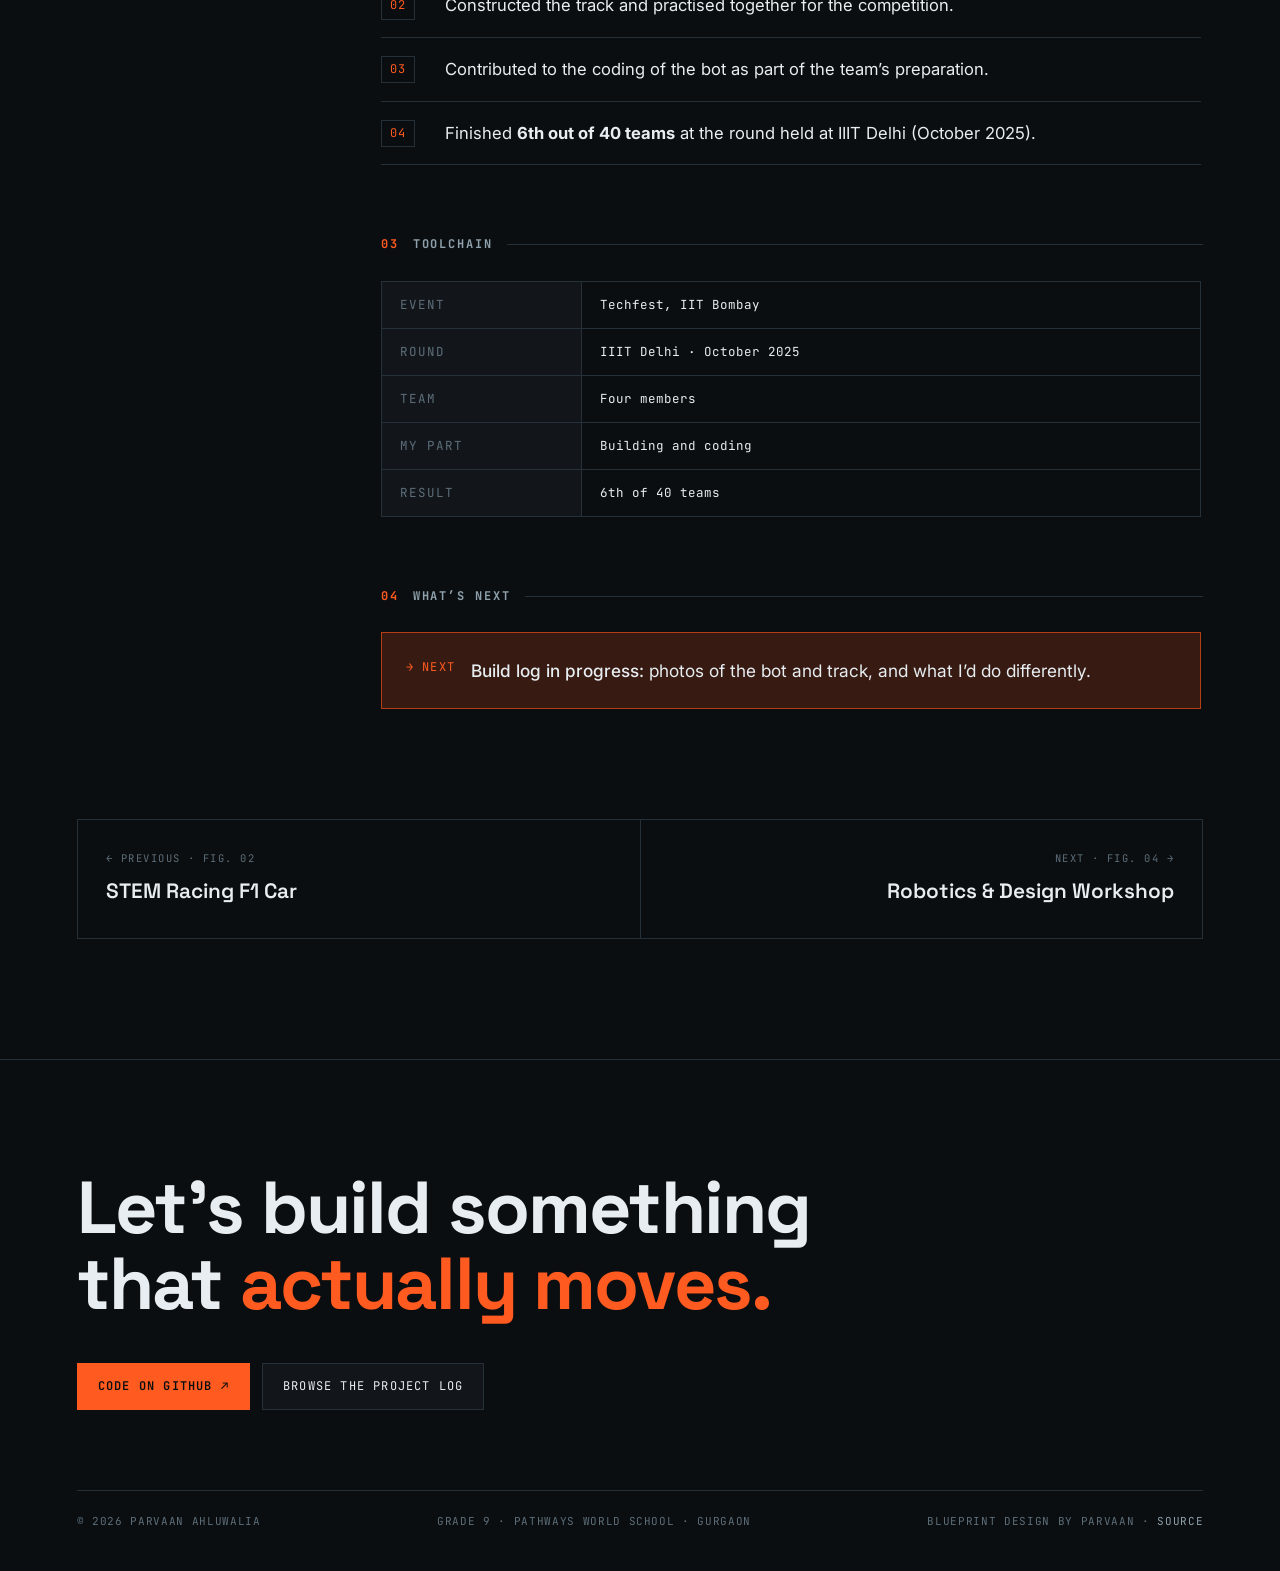
==== commit 21f62cd4: "Add profile: WRO Nationals result, STEM Racing, Cozmo Clench, workshop, education" ====
--- a/projects/cozmo-clench/index.html
+++ b/projects/cozmo-clench/index.html
@@ -3,23 +3,23 @@
 <head>
 <meta charset="UTF-8">
 <meta name="viewport" content="width=device-width, initial-scale=1">
-<title>Cozmo Clench · Parvaan Ahluwalia</title>
-<meta name="description" content="A 2025 robotics project. My part was the code.">
+<title>Cozmo Clench: Techfest, IIT Bombay · Parvaan Ahluwalia</title>
+<meta name="description" content="Techfest, IIT Bombay. A four-member team build: the bot, the track and the code. 6th out of 40 teams at the IIIT Delhi round.">
 <meta name="author" content="Parvaan Singh Ahluwalia">
 <link rel="canonical" href="https://parvaanahluwalia.github.io/projects/cozmo-clench/">
 <meta name="theme-color" content="#0B0E11">
 <meta property="og:type" content="website">
 <meta property="og:site_name" content="Parvaan Ahluwalia · Engineering Portfolio">
-<meta property="og:title" content="Cozmo Clench · Parvaan Ahluwalia">
-<meta property="og:description" content="A 2025 robotics project. My part was the code.">
+<meta property="og:title" content="Cozmo Clench: Techfest, IIT Bombay · Parvaan Ahluwalia">
+<meta property="og:description" content="Techfest, IIT Bombay. A four-member team build: the bot, the track and the code. 6th out of 40 teams at the IIIT Delhi round.">
 <meta property="og:url" content="https://parvaanahluwalia.github.io/projects/cozmo-clench/">
 <meta property="og:image" content="https://parvaanahluwalia.github.io/assets/og/cozmo-clench.png">
 <meta property="og:image:width" content="1200">
 <meta property="og:image:height" content="630">
-<meta property="og:image:alt" content="Cozmo Clench · Parvaan Ahluwalia">
+<meta property="og:image:alt" content="Cozmo Clench: Techfest, IIT Bombay · Parvaan Ahluwalia">
 <meta name="twitter:card" content="summary_large_image">
-<meta name="twitter:title" content="Cozmo Clench · Parvaan Ahluwalia">
-<meta name="twitter:description" content="A 2025 robotics project. My part was the code.">
+<meta name="twitter:title" content="Cozmo Clench: Techfest, IIT Bombay · Parvaan Ahluwalia">
+<meta name="twitter:description" content="Techfest, IIT Bombay. A four-member team build: the bot, the track and the code. 6th out of 40 teams at the IIIT Delhi round.">
 <meta name="twitter:image" content="https://parvaanahluwalia.github.io/assets/og/cozmo-clench.png">
 <link rel="icon" href="../../assets/favicon.svg" type="image/svg+xml">
 <link rel="preconnect" href="https://fonts.googleapis.com">
@@ -41,10 +41,10 @@
 <main id="main">
 <section class="p-hero">
   <div class="gridpaper"></div>
-  <div class="crumbs"><a href="../../">Index</a><span>/</span><a href="../../#projects">Project log</a><span>/</span><span class="id">FIG. 05</span><span>Robotics</span></div>
+  <div class="crumbs"><a href="../../">Index</a><span>/</span><a href="../../#projects">Project log</a><span>/</span><span class="id">FIG. 03</span><span>Competitive robotics</span></div>
   <h1>Cozmo <span class="accent">Clench</span></h1>
-  <p class="lede">A 2025 robotics project. My part was the code.</p>
-  <div class="p-meta"><span class="status done">Completed · 2025</span><div class="chips"><span>ROBOTICS</span><span>CODING</span></div></div>
+  <p class="lede">Techfest, IIT Bombay. A four-member team build: the bot, the track and the code. 6th out of 40 teams at the IIIT Delhi round.</p>
+  <div class="p-meta"><span class="status done">6th of 40 · Oct 2025</span><div class="chips"><span>TEAM OF 4</span><span>CODING</span><span>TECHFEST</span></div></div>
 </section>
 
 <figure class="sheet reveal">
@@ -63,7 +63,7 @@
   <path class="d" d="M482 170 L520 260"/><circle class="lf" cx="482" cy="170" r="2.2"/><text x="514" y="263.5" text-anchor="end" class="t-a">CODE</text>
   <text x="20" y="324" class="t-l">CONTROL SCHEMATIC · 2025</text>
 </svg></div>
-  <figcaption class="titleblock"><div><span>Project</span><b>Cozmo Clench</b></div><div><span>View</span><b>Control schematic</b></div><div><span>Year</span><b>2025</b></div><div><span>Role</span><b>Coding</b></div><div><span>Sheet</span><b>05 / 05</b></div></figcaption>
+  <figcaption class="titleblock"><div><span>Project</span><b>Cozmo Clench</b></div><div><span>View</span><b>Control schematic</b></div><div><span>Event</span><b>Techfest · IIT Bombay</b></div><div><span>Result</span><b>6th of 40</b></div><div><span>Sheet</span><b>03 / 06</b></div></figcaption>
 </figure>
 
 <div class="p-body">
@@ -75,17 +75,17 @@
     </div>
   </aside>
   <article class="p-content">
-    <section id="brief"><h2><span class="num">01</span> The brief</h2><p>Cozmo Clench was a robotics project I worked on in 2025. My role was <strong>coding</strong>: writing the program that controls the robot.</p></section>
-    <section id="build"><h2><span class="num">02</span> What I did</h2><ol class="steps"><li>Wrote the code for the Cozmo Clench robot.</li></ol></section>
+    <section id="brief"><h2><span class="num">01</span> The brief</h2><p>Cozmo Clench is a robotics competition at <strong>Techfest, IIT Bombay</strong>. Our four-member team built the bot, constructed a practice track and trained together for the competition.</p></section>
+    <section id="build"><h2><span class="num">02</span> What I did</h2><ol class="steps"><li>Worked as part of a four-member team to build the bot.</li><li>Constructed the track and practised together for the competition.</li><li>Contributed to the coding of the bot as part of the team’s preparation.</li><li>Finished <strong>6th out of 40 teams</strong> at the round held at IIIT Delhi (October 2025).</li></ol></section>
     
-    <section id="stack"><h2><span class="num">03</span> Toolchain</h2><div class="stack-table"><div><span>Year</span><span>2025</span></div><div><span>Type</span><span>Robotics project</span></div><div><span>My role</span><span>Coding</span></div></div></section>
-    <section id="next"><h2><span class="num">04</span> What’s next</h2><div class="callout"><span class="ic">→ NEXT</span><p><strong>Build log in progress:</strong> the design, the code, and what I’d do differently.</p></div></section>
+    <section id="stack"><h2><span class="num">03</span> Toolchain</h2><div class="stack-table"><div><span>Event</span><span>Techfest, IIT Bombay</span></div><div><span>Round</span><span>IIIT Delhi · October 2025</span></div><div><span>Team</span><span>Four members</span></div><div><span>My part</span><span>Building and coding</span></div><div><span>Result</span><span>6th of 40 teams</span></div></div></section>
+    <section id="next"><h2><span class="num">04</span> What’s next</h2><div class="callout"><span class="ic">→ NEXT</span><p><strong>Build log in progress:</strong> photos of the bot and track, and what I’d do differently.</p></div></section>
   </article>
 </div>
 
 <nav class="pager" aria-label="More projects">
-  <a href="../../projects/jarvis/"><span>← Previous · FIG. 04</span><b>J.A.R.V.I.S. Assistant</b></a>
-  <a href="../../projects/wro-robosports/"><span>Next · FIG. 01 →</span><b>WRO RoboSports Bot</b></a>
+  <a href="../../projects/f1-in-schools/"><span>← Previous · FIG. 02</span><b>STEM Racing F1 Car</b></a>
+  <a href="../../projects/robotics-workshop/"><span>Next · FIG. 04 →</span><b>Robotics & Design Workshop</b></a>
 </nav>
 </main>
 <footer class="footer" id="contact">
@@ -96,7 +96,7 @@
   </div>
   <div class="footer-meta">
     <span>© <span data-year>2026</span> Parvaan Ahluwalia</span>
-    <span>Grade 9 · IB MYP · Delhi NCR</span>
+    <span>Grade 9 · Pathways World School · Gurgaon</span>
     <span>Blueprint design by Parvaan · <a href="https://github.com/parvaanahluwalia/parvaanahluwalia.github.io" rel="noopener" target="_blank">Source</a></span>
   </div>
 </footer>
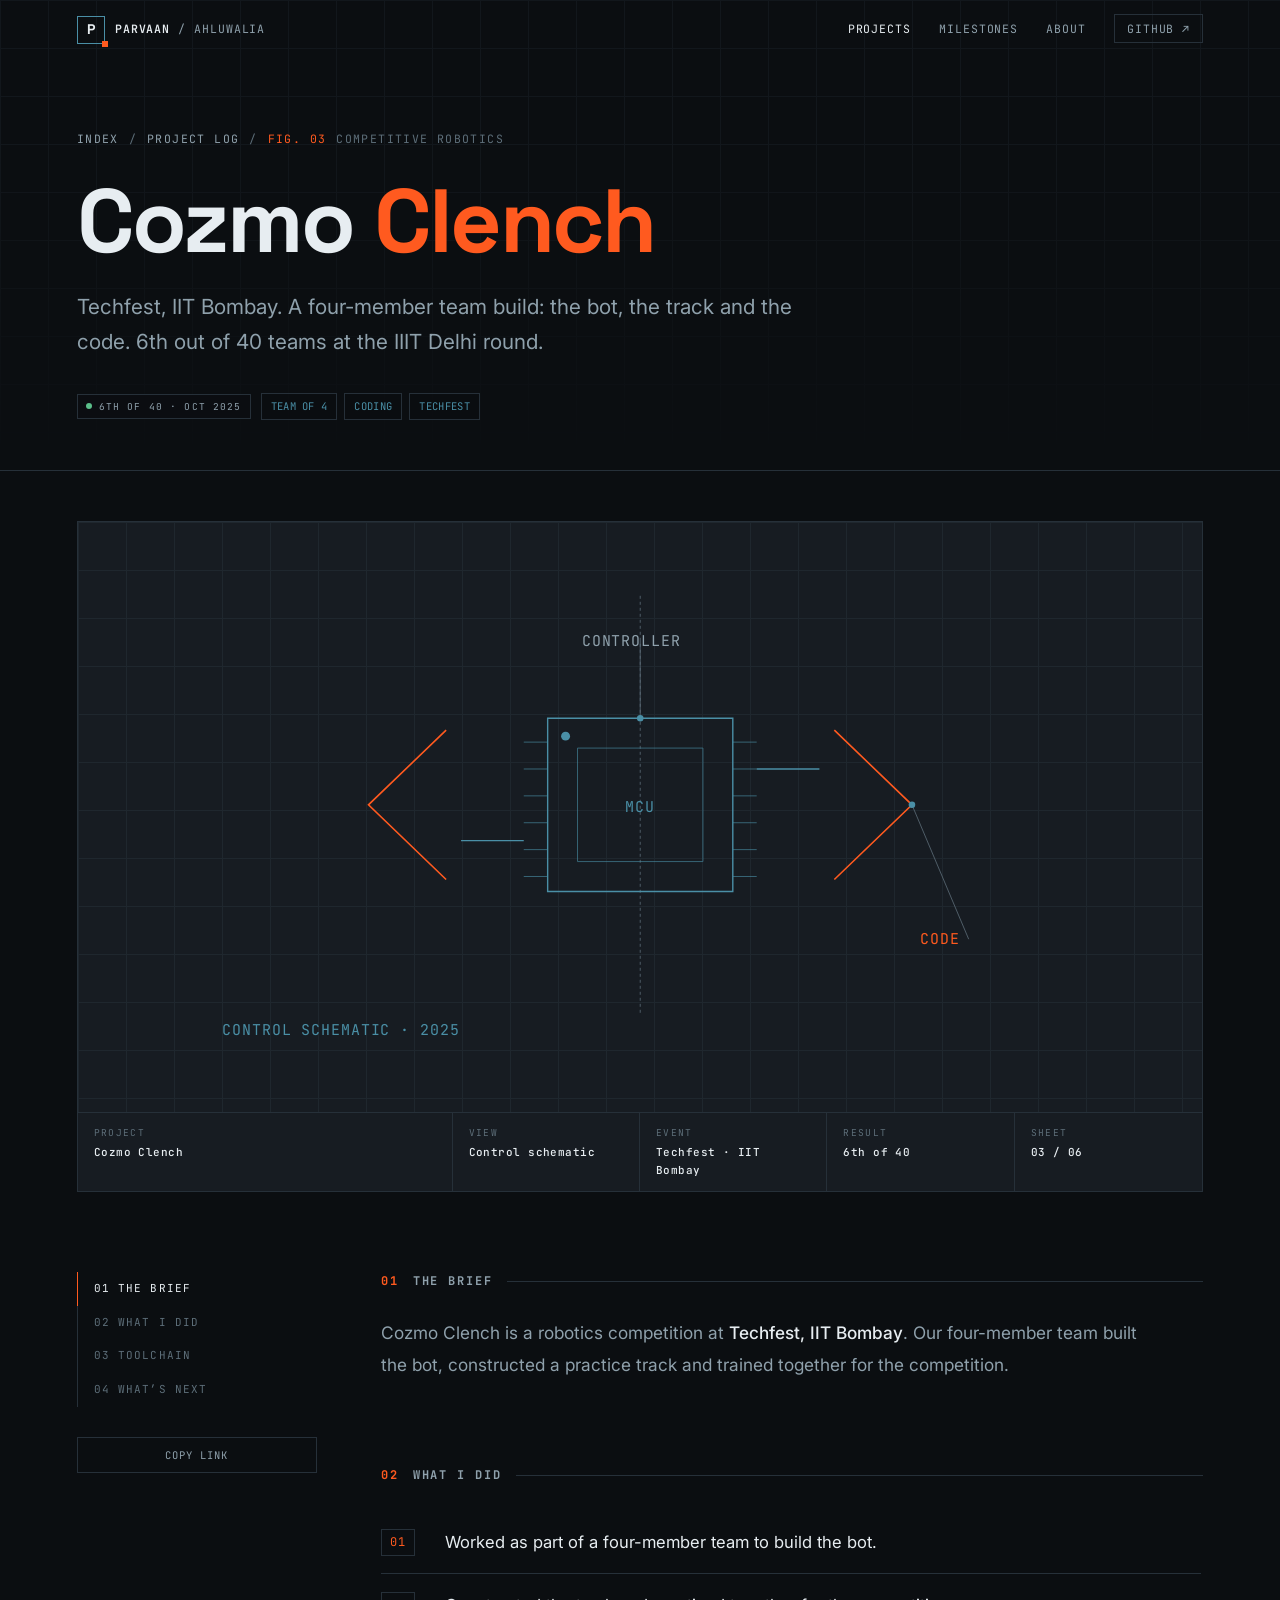
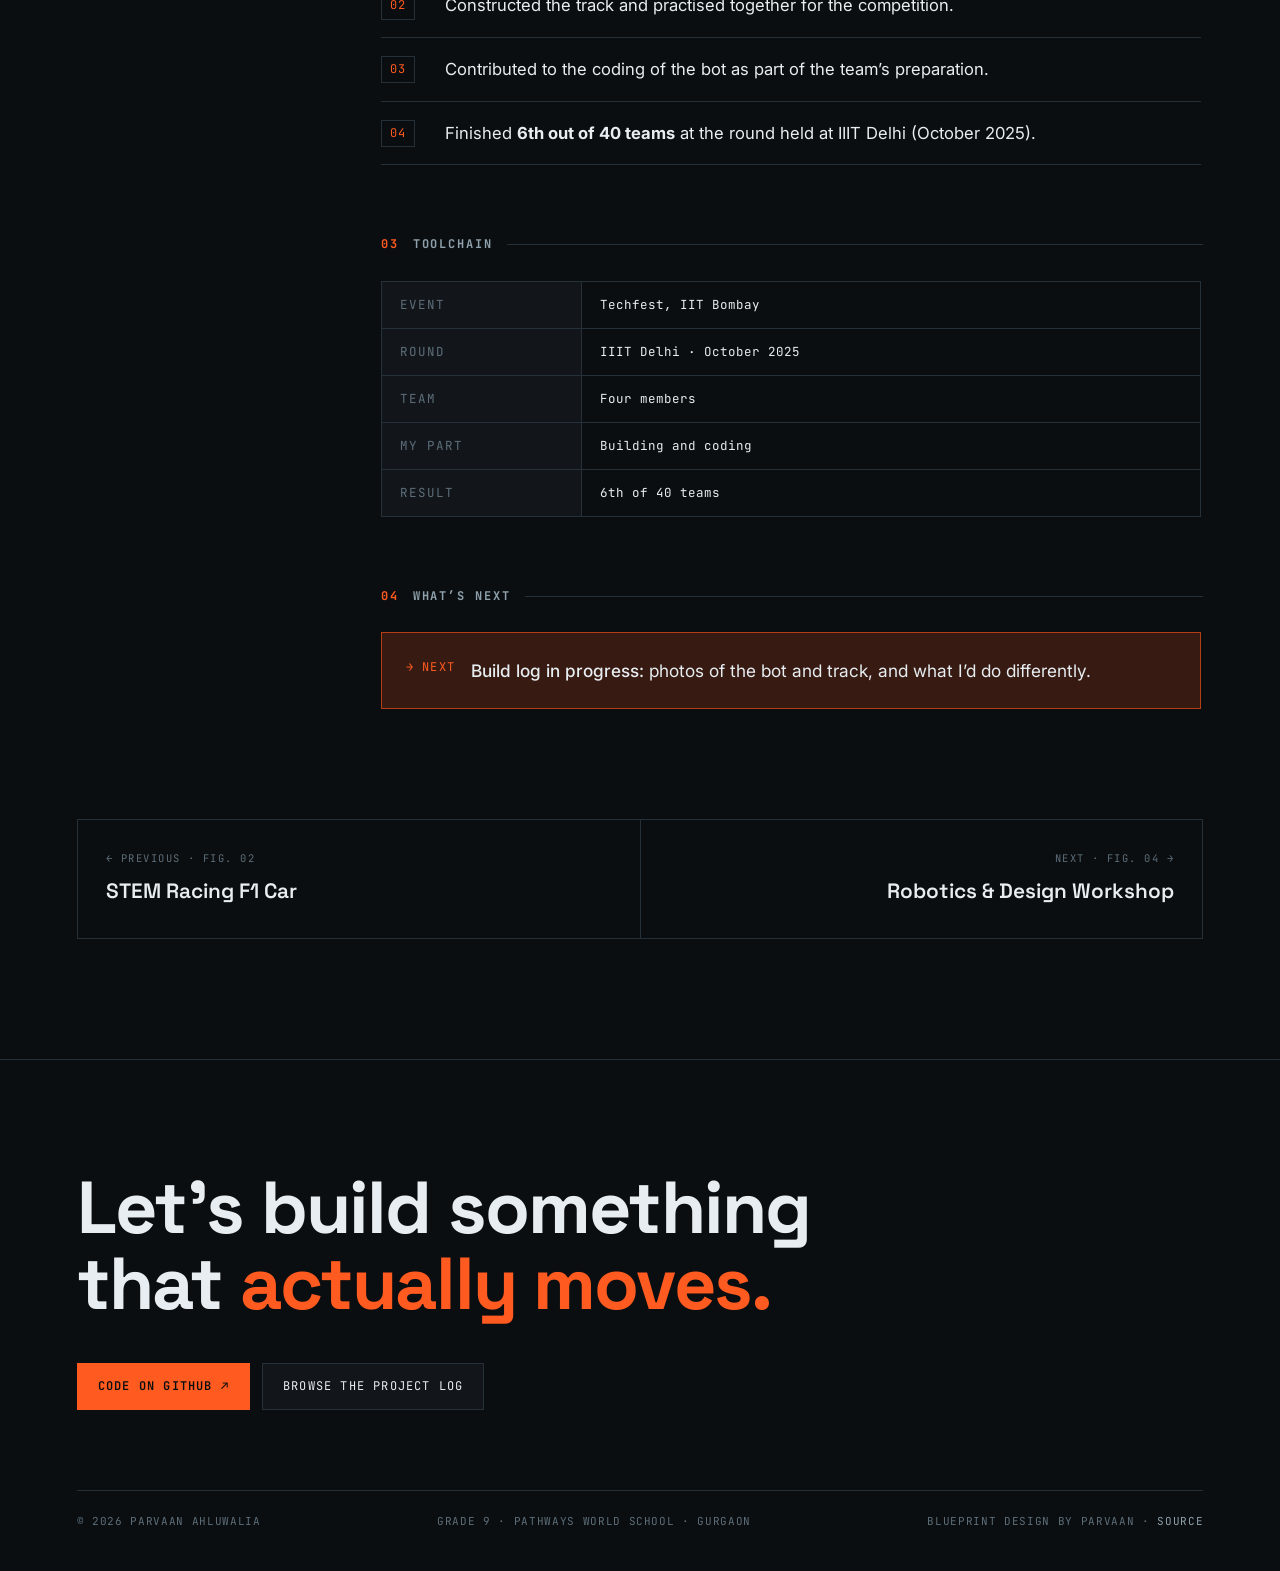
==== commit eb98cfff: "Remove Share on LinkedIn button from project pages" ====
--- a/projects/cozmo-clench/index.html
+++ b/projects/cozmo-clench/index.html
@@ -71,7 +71,6 @@
     <ol><li><a href="#brief">01 The brief</a></li><li><a href="#build">02 What I did</a></li><li><a href="#stack">03 Toolchain</a></li><li><a href="#next">04 What’s next</a></li></ol>
     <div class="share">
       <button type="button" data-copy="https://parvaanahluwalia.github.io/projects/cozmo-clench/">Copy link</button>
-      <a href="https://www.linkedin.com/sharing/share-offsite/?url=https://parvaanahluwalia.github.io/projects/cozmo-clench/" target="_blank" rel="noopener">Share on LinkedIn ↗</a>
     </div>
   </aside>
   <article class="p-content">
